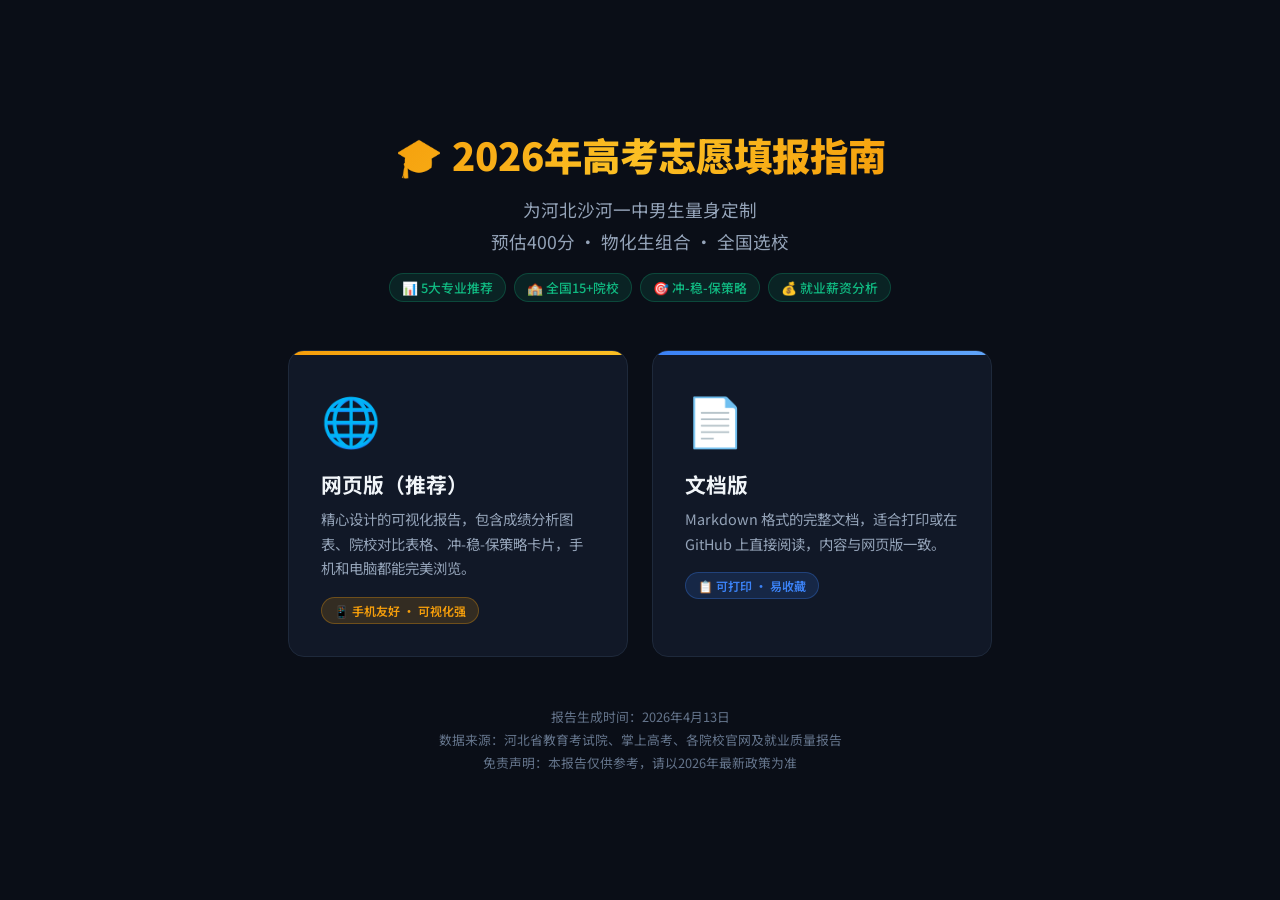
==== index.html @ 629063eb "feat: 2026年河北高考志愿填报指南 - 首次发布" ====
<!DOCTYPE html>
<html lang="zh-CN">
<head>
<meta charset="UTF-8">
<meta name="viewport" content="width=device-width, initial-scale=1.0">
<title>2026年高考志愿填报指南</title>
<style>
@import url('https://fonts.googleapis.com/css2?family=Noto+Sans+SC:wght@300;400;500;700;900&display=swap');
:root {
  --bg: #0a0e17;
  --card: #111827;
  --border: #1e293b;
  --gold: #f59e0b;
  --blue: #3b82f6;
  --green: #10b981;
  --text: #f1f5f9;
  --text2: #94a3b8;
  --text3: #64748b;
}
* { margin:0; padding:0; box-sizing:border-box; }
body {
  font-family: 'Noto Sans SC', -apple-system, BlinkMacSystemFont, sans-serif;
  background: var(--bg);
  color: var(--text);
  min-height: 100vh;
  display: flex;
  flex-direction: column;
  align-items: center;
  justify-content: center;
  padding: 40px 20px;
  -webkit-font-smoothing: antialiased;
}
.hero {
  text-align: center;
  margin-bottom: 48px;
}
.hero h1 {
  font-size: 2.4em;
  font-weight: 900;
  background: linear-gradient(135deg, var(--gold), #fbbf24, var(--gold));
  -webkit-background-clip: text;
  -webkit-text-fill-color: transparent;
  margin-bottom: 12px;
}
.hero p {
  font-size: 1.1em;
  color: var(--text2);
  max-width: 500px;
  margin: 0 auto;
  line-height: 1.8;
}
.cards {
  display: flex;
  gap: 24px;
  flex-wrap: wrap;
  justify-content: center;
  max-width: 800px;
}
.card {
  background: var(--card);
  border: 1px solid var(--border);
  border-radius: 16px;
  padding: 32px;
  width: 340px;
  text-decoration: none;
  color: var(--text);
  transition: all 0.3s ease;
  position: relative;
  overflow: hidden;
}
.card::before {
  content: '';
  position: absolute;
  top: 0; left: 0; right: 0;
  height: 4px;
  border-radius: 16px 16px 0 0;
}
.card.web::before { background: linear-gradient(90deg, var(--gold), #fbbf24); }
.card.doc::before { background: linear-gradient(90deg, var(--blue), #60a5fa); }
.card:hover {
  transform: translateY(-4px);
  box-shadow: 0 12px 40px rgba(0,0,0,0.4);
  border-color: rgba(245,158,11,0.4);
}
.card-icon {
  font-size: 3em;
  margin-bottom: 16px;
}
.card-title {
  font-size: 1.3em;
  font-weight: 700;
  margin-bottom: 8px;
}
.card-desc {
  font-size: 0.9em;
  color: var(--text2);
  line-height: 1.7;
  margin-bottom: 16px;
}
.card-badge {
  display: inline-block;
  padding: 4px 12px;
  border-radius: 20px;
  font-size: 0.75em;
  font-weight: 600;
}
.card.web .card-badge {
  background: rgba(245,158,11,0.15);
  color: var(--gold);
  border: 1px solid rgba(245,158,11,0.3);
}
.card.doc .card-badge {
  background: rgba(59,130,246,0.15);
  color: var(--blue);
  border: 1px solid rgba(59,130,246,0.3);
}
.footer {
  margin-top: 48px;
  text-align: center;
  color: var(--text3);
  font-size: 0.8em;
  line-height: 1.8;
}
.tags {
  display: flex;
  gap: 8px;
  flex-wrap: wrap;
  justify-content: center;
  margin-top: 16px;
}
.tag {
  padding: 4px 12px;
  border-radius: 20px;
  font-size: 0.8em;
  font-weight: 500;
  background: rgba(16,185,129,0.12);
  color: var(--green);
  border: 1px solid rgba(16,185,129,0.25);
}
@media (max-width: 720px) {
  .hero h1 { font-size: 1.8em; }
  .card { width: 100%; }
}
</style>
</head>
<body>

<div class="hero">
  <h1>🎓 2026年高考志愿填报指南</h1>
  <p>为河北沙河一中男生量身定制<br>预估400分 · 物化生组合 · 全国选校</p>
  <div class="tags">
    <span class="tag">📊 5大专业推荐</span>
    <span class="tag">🏫 全国15+院校</span>
    <span class="tag">🎯 冲-稳-保策略</span>
    <span class="tag">💰 就业薪资分析</span>
  </div>
</div>

<div class="cards">
  <a class="card web" href="guide.html">
    <div class="card-icon">🌐</div>
    <div class="card-title">网页版（推荐）</div>
    <div class="card-desc">精心设计的可视化报告，包含成绩分析图表、院校对比表格、冲-稳-保策略卡片，手机和电脑都能完美浏览。</div>
    <span class="card-badge">📱 手机友好 · 可视化强</span>
  </a>
  <a class="card doc" href="https://github.com/PatriotBo/gaokao-guide-2026/blob/main/README.md" target="_blank">
    <div class="card-icon">📄</div>
    <div class="card-title">文档版</div>
    <div class="card-desc">Markdown 格式的完整文档，适合打印或在 GitHub 上直接阅读，内容与网页版一致。</div>
    <span class="card-badge">📋 可打印 · 易收藏</span>
  </a>
</div>

<div class="footer">
  <p>报告生成时间：2026年4月13日</p>
  <p>数据来源：河北省教育考试院、掌上高考、各院校官网及就业质量报告</p>
  <p>免责声明：本报告仅供参考，请以2026年最新政策为准</p>
</div>

</body>
</html>
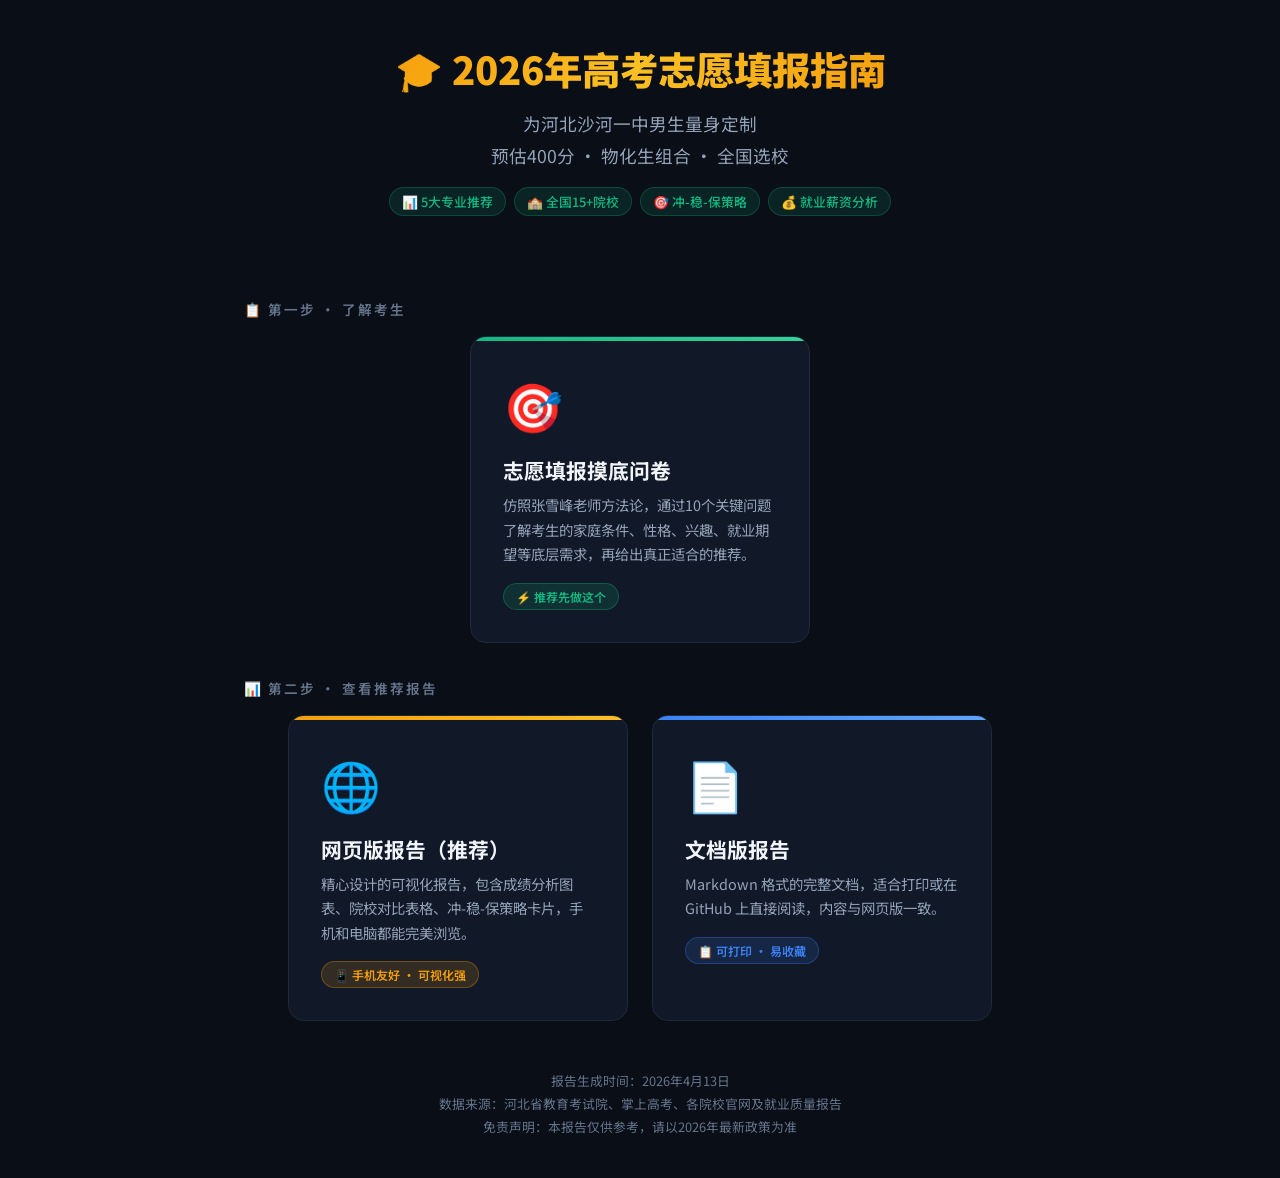
==== commit b3de6433: "feat: 添加张雪峰式志愿填报摸底问卷，更新首页导航" ====
--- a/index.html
+++ b/index.html
@@ -114,6 +114,28 @@
   color: var(--blue);
   border: 1px solid rgba(59,130,246,0.3);
 }
+.card.quiz::before { background: linear-gradient(90deg, var(--green), #34d399); }
+.card.quiz:hover { border-color: rgba(16,185,129,0.4); }
+.card.quiz .card-badge {
+  background: rgba(16,185,129,0.15);
+  color: var(--green);
+  border: 1px solid rgba(16,185,129,0.3);
+}
+.section-label {
+  width: 100%;
+  max-width: 800px;
+  text-align: left;
+  margin-bottom: 16px;
+  margin-top: 32px;
+  padding-left: 4px;
+}
+.section-label span {
+  font-size: 0.85em;
+  font-weight: 600;
+  color: var(--text3);
+  text-transform: uppercase;
+  letter-spacing: 2px;
+}
 .footer {
   margin-top: 48px;
   text-align: center;
@@ -156,16 +178,29 @@
   </div>
 </div>
 
+<div class="section-label"><span>📋 第一步 · 了解考生</span></div>
+
+<div class="cards">
+  <a class="card quiz" href="questionnaire.html">
+    <div class="card-icon">🎯</div>
+    <div class="card-title">志愿填报摸底问卷</div>
+    <div class="card-desc">仿照张雪峰老师方法论，通过10个关键问题了解考生的家庭条件、性格、兴趣、就业期望等底层需求，再给出真正适合的推荐。</div>
+    <span class="card-badge">⚡ 推荐先做这个</span>
+  </a>
+</div>
+
+<div class="section-label"><span>📊 第二步 · 查看推荐报告</span></div>
+
 <div class="cards">
   <a class="card web" href="guide.html">
     <div class="card-icon">🌐</div>
-    <div class="card-title">网页版（推荐）</div>
+    <div class="card-title">网页版报告（推荐）</div>
     <div class="card-desc">精心设计的可视化报告，包含成绩分析图表、院校对比表格、冲-稳-保策略卡片，手机和电脑都能完美浏览。</div>
     <span class="card-badge">📱 手机友好 · 可视化强</span>
   </a>
   <a class="card doc" href="https://github.com/PatriotBo/gaokao-guide-2026/blob/main/README.md" target="_blank">
     <div class="card-icon">📄</div>
-    <div class="card-title">文档版</div>
+    <div class="card-title">文档版报告</div>
     <div class="card-desc">Markdown 格式的完整文档，适合打印或在 GitHub 上直接阅读，内容与网页版一致。</div>
     <span class="card-badge">📋 可打印 · 易收藏</span>
   </a>
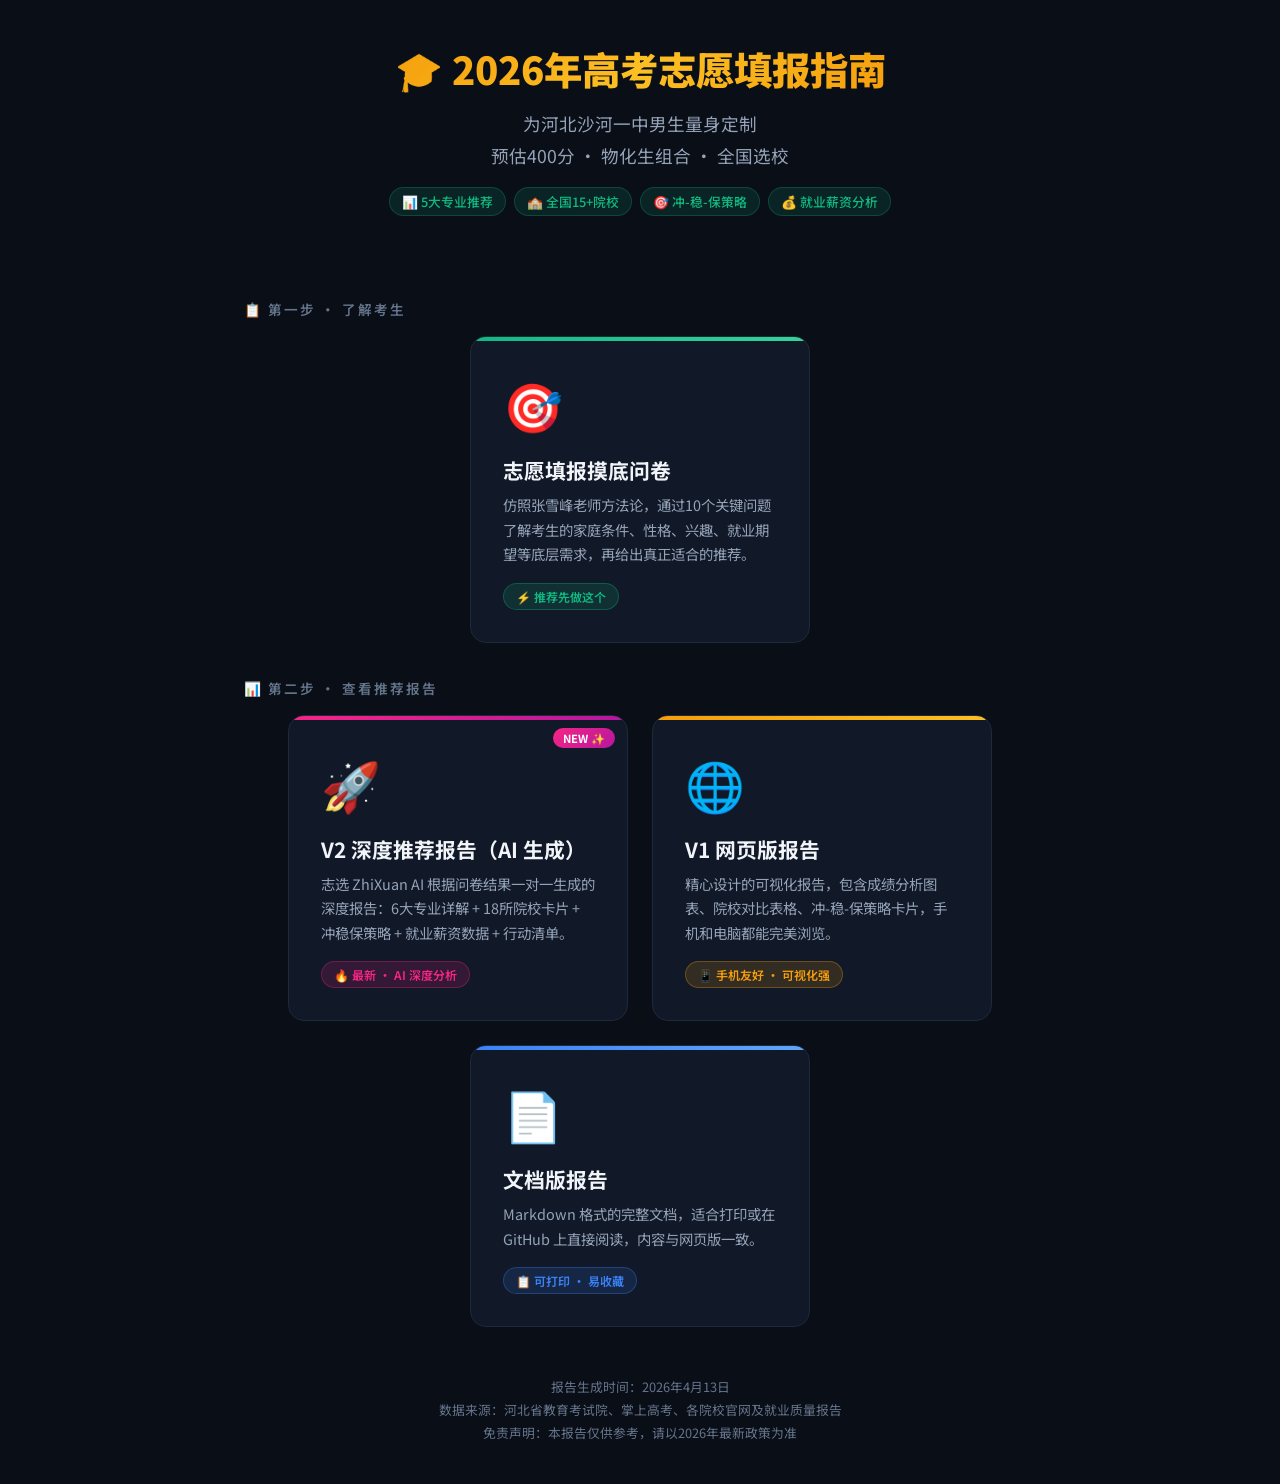
==== commit 8e3c9628: "feat: add v2 report entry card to index page" ====
--- a/index.html
+++ b/index.html
@@ -121,6 +121,19 @@
   color: var(--green);
   border: 1px solid rgba(16,185,129,0.3);
 }
+.card.v2::before { background: linear-gradient(90deg, #f72585, #b5179e); }
+.card.v2:hover { border-color: rgba(247,37,133,0.4); }
+.card.v2 .card-badge {
+  background: rgba(247,37,133,0.15);
+  color: #f72585;
+  border: 1px solid rgba(247,37,133,0.3);
+}
+.card .new-tag {
+  position: absolute; top: 12px; right: 12px;
+  background: linear-gradient(135deg, #f72585, #b5179e);
+  color: #fff; font-size: 0.7em; font-weight: 700;
+  padding: 2px 10px; border-radius: 100px;
+}
 .section-label {
   width: 100%;
   max-width: 800px;
@@ -192,9 +205,16 @@
 <div class="section-label"><span>📊 第二步 · 查看推荐报告</span></div>
 
 <div class="cards">
+  <a class="card v2" href="report-v2.html" style="position:relative">
+    <span class="new-tag">NEW ✨</span>
+    <div class="card-icon">🚀</div>
+    <div class="card-title">V2 深度推荐报告（AI 生成）</div>
+    <div class="card-desc">志选 ZhiXuan AI 根据问卷结果一对一生成的深度报告：6大专业详解 + 18所院校卡片 + 冲稳保策略 + 就业薪资数据 + 行动清单。</div>
+    <span class="card-badge">🔥 最新 · AI 深度分析</span>
+  </a>
   <a class="card web" href="guide.html">
     <div class="card-icon">🌐</div>
-    <div class="card-title">网页版报告（推荐）</div>
+    <div class="card-title">V1 网页版报告</div>
     <div class="card-desc">精心设计的可视化报告，包含成绩分析图表、院校对比表格、冲-稳-保策略卡片，手机和电脑都能完美浏览。</div>
     <span class="card-badge">📱 手机友好 · 可视化强</span>
   </a>
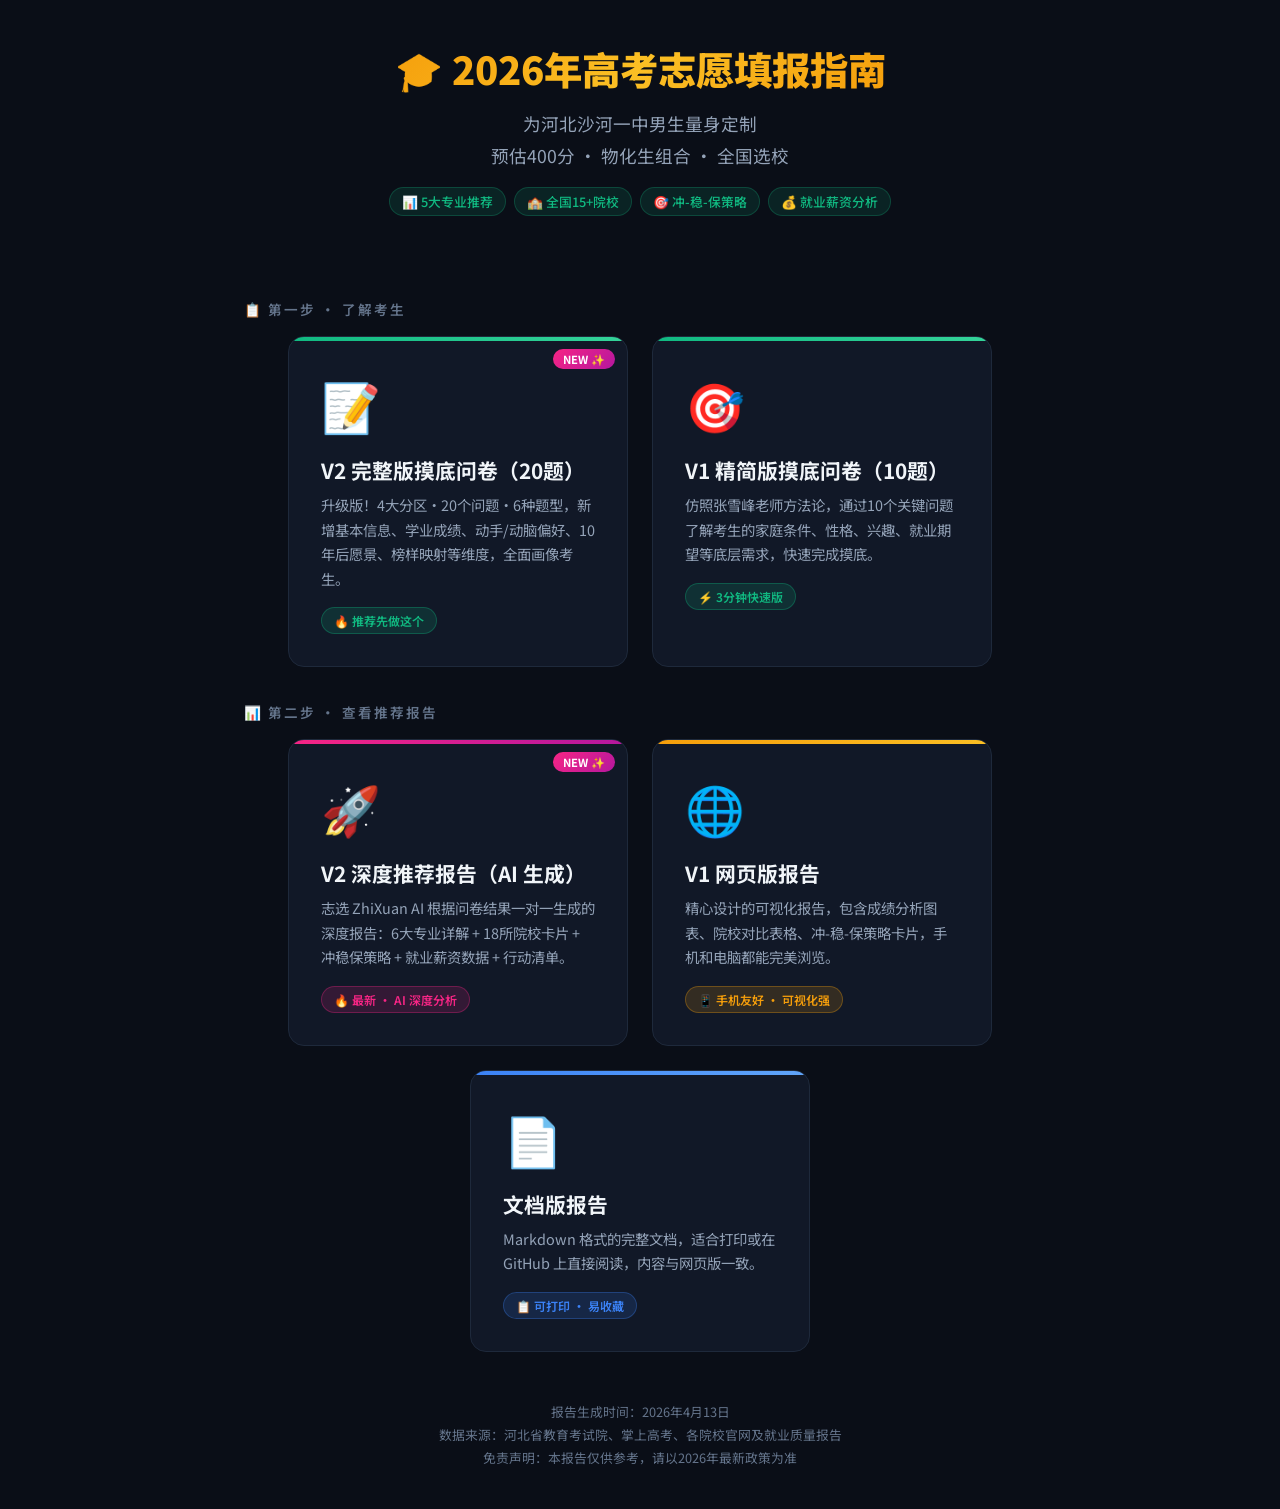
==== commit 55b7bbe6: "feat: add V2 questionnaire (20 questions, 4 sections, 6 question types) as standalone HTML" ====
--- a/index.html
+++ b/index.html
@@ -194,11 +194,18 @@
 <div class="section-label"><span>📋 第一步 · 了解考生</span></div>
 
 <div class="cards">
+  <a class="card quiz" href="questionnaire-v2.html" style="position:relative">
+    <span class="new-tag">NEW ✨</span>
+    <div class="card-icon">📝</div>
+    <div class="card-title">V2 完整版摸底问卷（20题）</div>
+    <div class="card-desc">升级版！4大分区·20个问题·6种题型，新增基本信息、学业成绩、动手/动脑偏好、10年后愿景、榜样映射等维度，全面画像考生。</div>
+    <span class="card-badge">🔥 推荐先做这个</span>
+  </a>
   <a class="card quiz" href="questionnaire.html">
     <div class="card-icon">🎯</div>
-    <div class="card-title">志愿填报摸底问卷</div>
-    <div class="card-desc">仿照张雪峰老师方法论，通过10个关键问题了解考生的家庭条件、性格、兴趣、就业期望等底层需求，再给出真正适合的推荐。</div>
-    <span class="card-badge">⚡ 推荐先做这个</span>
+    <div class="card-title">V1 精简版摸底问卷（10题）</div>
+    <div class="card-desc">仿照张雪峰老师方法论，通过10个关键问题了解考生的家庭条件、性格、兴趣、就业期望等底层需求，快速完成摸底。</div>
+    <span class="card-badge">⚡ 3分钟快速版</span>
   </a>
 </div>
 
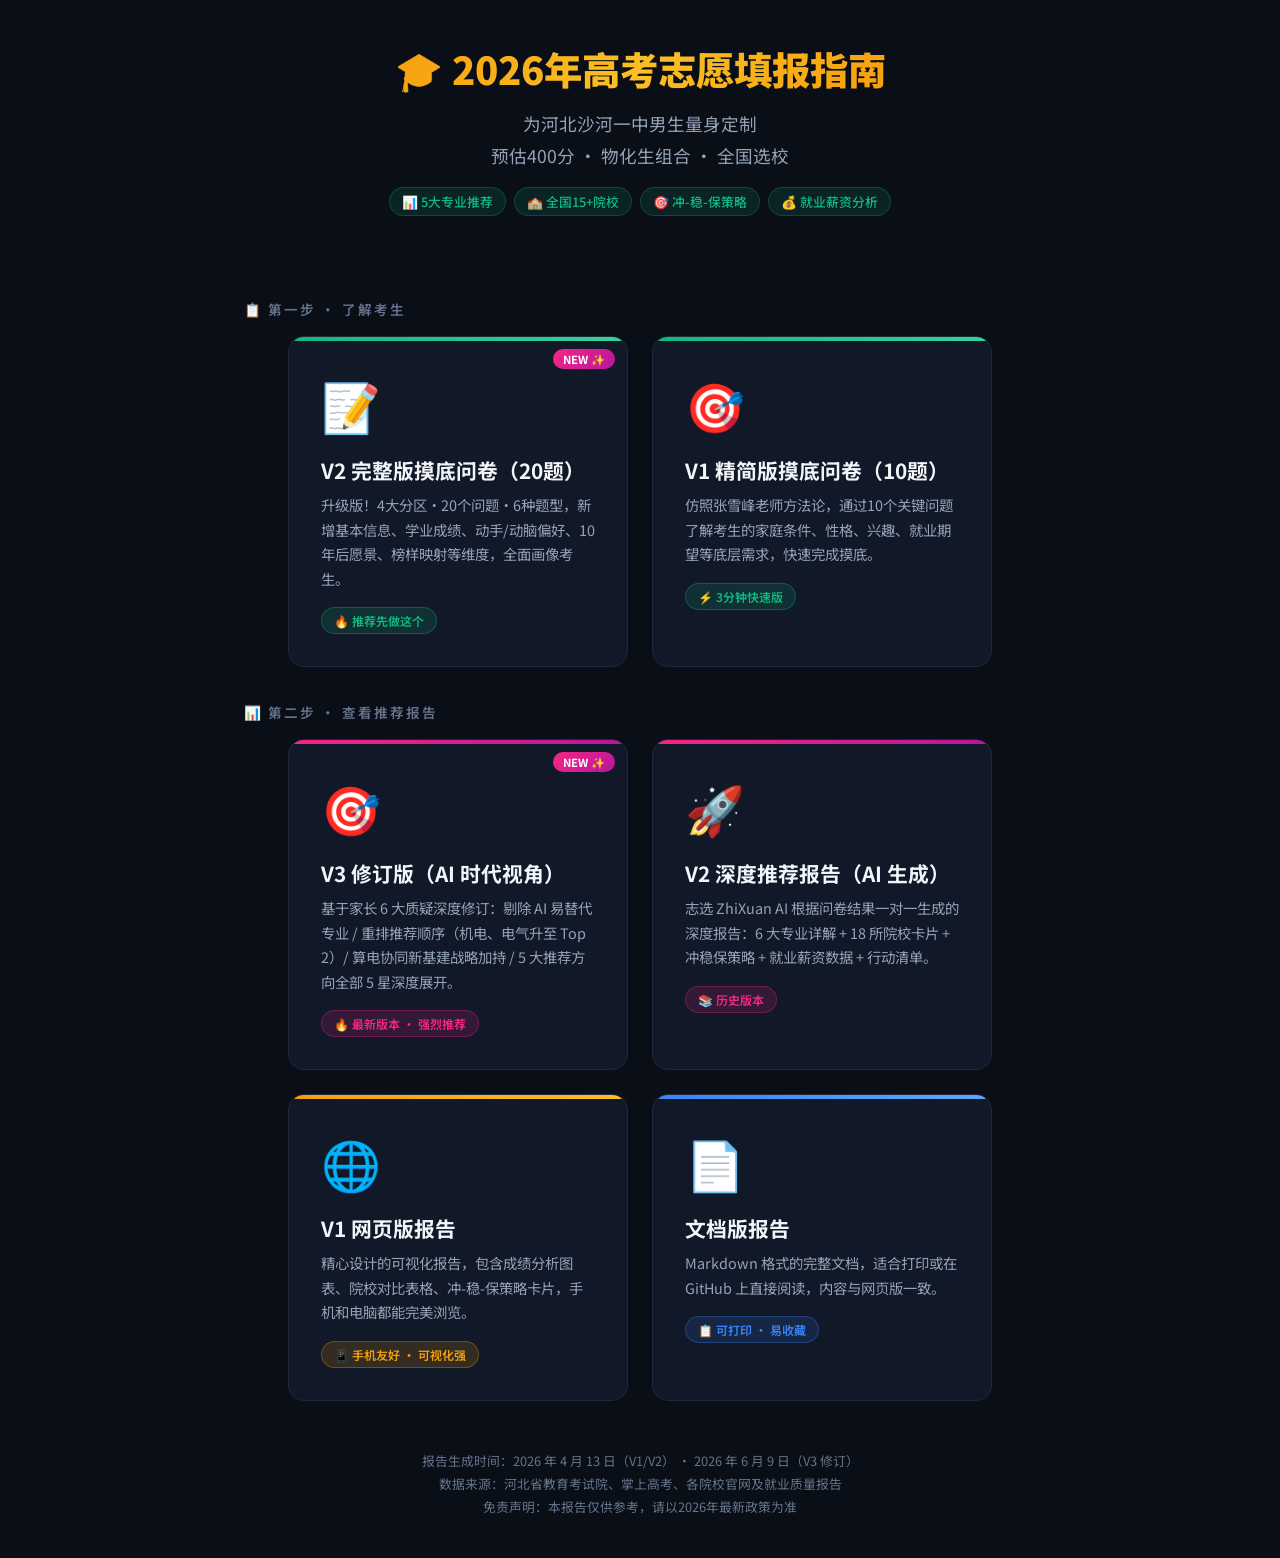
==== commit 69a16601: "feat: add V3 revised report (AI-era perspective) - Remove starting-salary columns from job tables (m" ====
--- a/index.html
+++ b/index.html
@@ -212,12 +212,18 @@
 <div class="section-label"><span>📊 第二步 · 查看推荐报告</span></div>
 
 <div class="cards">
-  <a class="card v2" href="report-v2.html" style="position:relative">
+  <a class="card v2" href="report-v3.html" style="position:relative">
     <span class="new-tag">NEW ✨</span>
+    <div class="card-icon">🎯</div>
+    <div class="card-title">V3 修订版（AI 时代视角）</div>
+    <div class="card-desc">基于家长 6 大质疑深度修订：剔除 AI 易替代专业 / 重排推荐顺序（机电、电气升至 Top 2）/ 算电协同新基建战略加持 / 5 大推荐方向全部 5 星深度展开。</div>
+    <span class="card-badge">🔥 最新版本 · 强烈推荐</span>
+  </a>
+  <a class="card v2" href="report-v2.html">
     <div class="card-icon">🚀</div>
     <div class="card-title">V2 深度推荐报告（AI 生成）</div>
-    <div class="card-desc">志选 ZhiXuan AI 根据问卷结果一对一生成的深度报告：6大专业详解 + 18所院校卡片 + 冲稳保策略 + 就业薪资数据 + 行动清单。</div>
-    <span class="card-badge">🔥 最新 · AI 深度分析</span>
+    <div class="card-desc">志选 ZhiXuan AI 根据问卷结果一对一生成的深度报告：6 大专业详解 + 18 所院校卡片 + 冲稳保策略 + 就业薪资数据 + 行动清单。</div>
+    <span class="card-badge">📚 历史版本</span>
   </a>
   <a class="card web" href="guide.html">
     <div class="card-icon">🌐</div>
@@ -234,7 +240,7 @@
 </div>
 
 <div class="footer">
-  <p>报告生成时间：2026年4月13日</p>
+  <p>报告生成时间：2026 年 4 月 13 日（V1/V2） · 2026 年 6 月 9 日（V3 修订）</p>
   <p>数据来源：河北省教育考试院、掌上高考、各院校官网及就业质量报告</p>
   <p>免责声明：本报告仅供参考，请以2026年最新政策为准</p>
 </div>
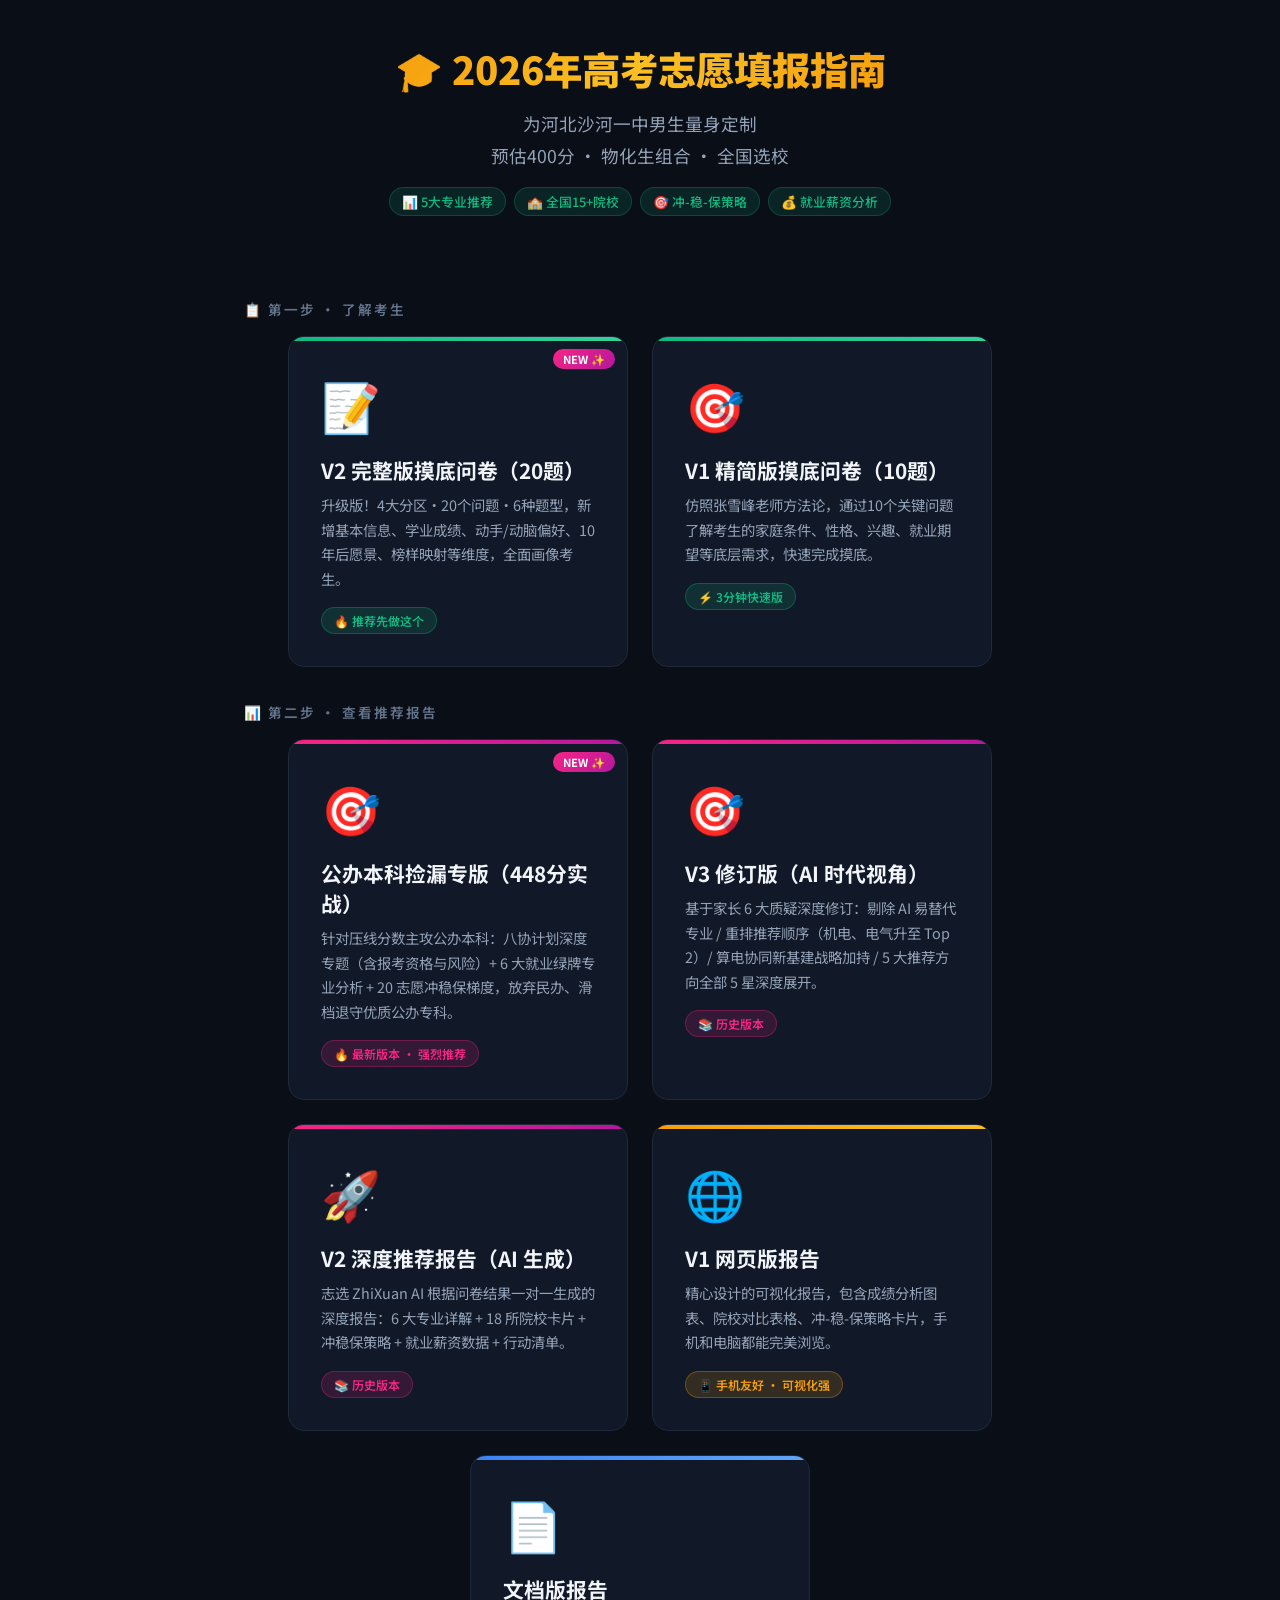
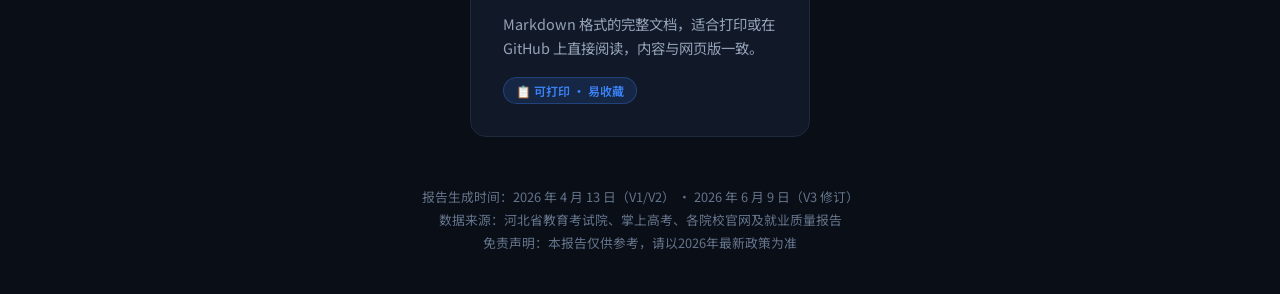
==== commit 06fb04fb: "feat: add 公办本科捡漏 report (448分实战) + 八协计划专题" ====
--- a/index.html
+++ b/index.html
@@ -212,12 +212,18 @@
 <div class="section-label"><span>📊 第二步 · 查看推荐报告</span></div>
 
 <div class="cards">
-  <a class="card v2" href="report-v3.html" style="position:relative">
+  <a class="card v2" href="report-gongban.html" style="position:relative">
     <span class="new-tag">NEW ✨</span>
+    <div class="card-icon">🎯</div>
+    <div class="card-title">公办本科捡漏专版（448分实战）</div>
+    <div class="card-desc">针对压线分数主攻公办本科：八协计划深度专题（含报考资格与风险）+ 6 大就业绿牌专业分析 + 20 志愿冲稳保梯度，放弃民办、滑档退守优质公办专科。</div>
+    <span class="card-badge">🔥 最新版本 · 强烈推荐</span>
+  </a>
+  <a class="card v2" href="report-v3.html">
     <div class="card-icon">🎯</div>
     <div class="card-title">V3 修订版（AI 时代视角）</div>
     <div class="card-desc">基于家长 6 大质疑深度修订：剔除 AI 易替代专业 / 重排推荐顺序（机电、电气升至 Top 2）/ 算电协同新基建战略加持 / 5 大推荐方向全部 5 星深度展开。</div>
-    <span class="card-badge">🔥 最新版本 · 强烈推荐</span>
+    <span class="card-badge">📚 历史版本</span>
   </a>
   <a class="card v2" href="report-v2.html">
     <div class="card-icon">🚀</div>
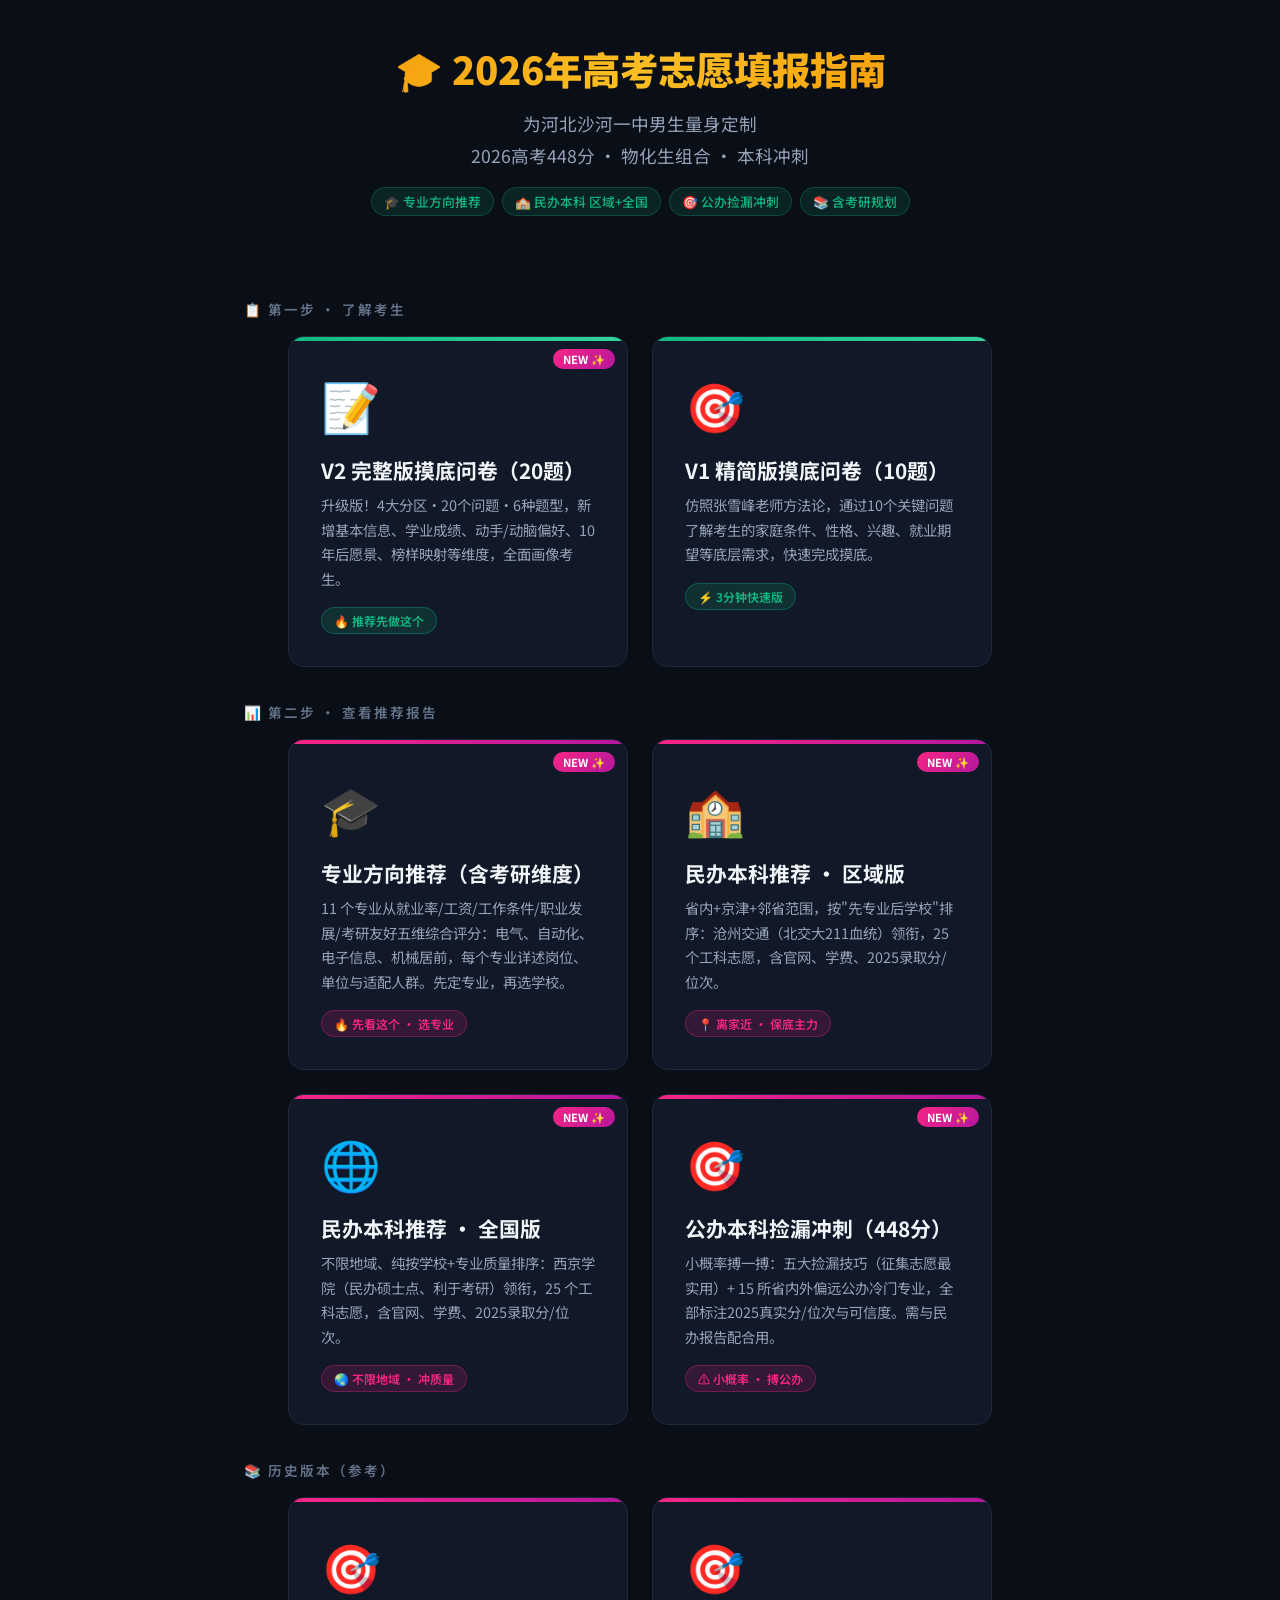
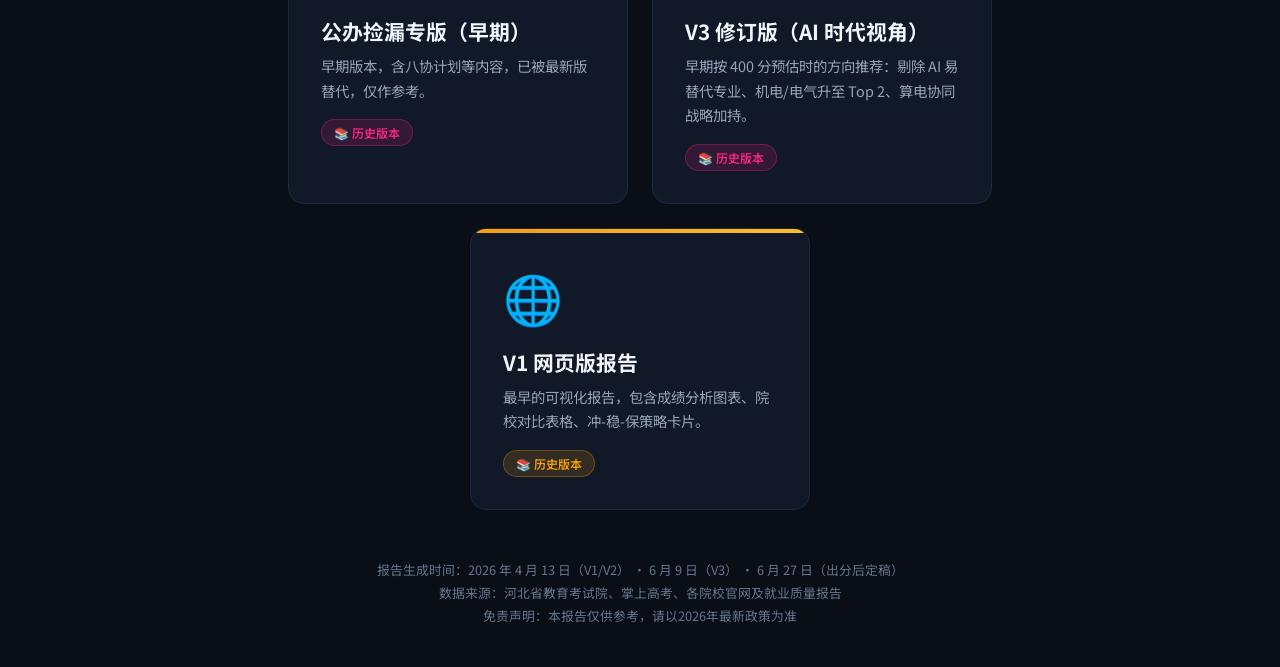
==== commit 9217c9fe: "feat: add final reports (majors/民办区域版/民办全国版/公办捡漏) after 448分出分定稿" ====
--- a/index.html
+++ b/index.html
@@ -182,12 +182,12 @@
 
 <div class="hero">
   <h1>🎓 2026年高考志愿填报指南</h1>
-  <p>为河北沙河一中男生量身定制<br>预估400分 · 物化生组合 · 全国选校</p>
+  <p>为河北沙河一中男生量身定制<br>2026高考448分 · 物化生组合 · 本科冲刺</p>
   <div class="tags">
-    <span class="tag">📊 5大专业推荐</span>
-    <span class="tag">🏫 全国15+院校</span>
-    <span class="tag">🎯 冲-稳-保策略</span>
-    <span class="tag">💰 就业薪资分析</span>
+    <span class="tag">🎓 专业方向推荐</span>
+    <span class="tag">🏫 民办本科 区域+全国</span>
+    <span class="tag">🎯 公办捡漏冲刺</span>
+    <span class="tag">📚 含考研规划</span>
   </div>
 </div>
 
@@ -212,41 +212,61 @@
 <div class="section-label"><span>📊 第二步 · 查看推荐报告</span></div>
 
 <div class="cards">
-  <a class="card v2" href="report-gongban.html" style="position:relative">
-    <span class="new-tag">NEW ✨</span>
-    <div class="card-icon">🎯</div>
-    <div class="card-title">公办本科捡漏专版（448分实战）</div>
-    <div class="card-desc">针对压线分数主攻公办本科：八协计划深度专题（含报考资格与风险）+ 6 大就业绿牌专业分析 + 20 志愿冲稳保梯度，放弃民办、滑档退守优质公办专科。</div>
-    <span class="card-badge">🔥 最新版本 · 强烈推荐</span>
+  <a class="card v2" href="report-majors.html" style="position:relative">
+    <span class="new-tag">NEW ✨</span>
+    <div class="card-icon">🎓</div>
+    <div class="card-title">专业方向推荐（含考研维度）</div>
+    <div class="card-desc">11 个专业从就业率/工资/工作条件/职业发展/考研友好五维综合评分：电气、自动化、电子信息、机械居前，每个专业详述岗位、单位与适配人群。先定专业，再选学校。</div>
+    <span class="card-badge">🔥 先看这个 · 选专业</span>
+  </a>
+  <a class="card v2" href="report-minban-region.html" style="position:relative">
+    <span class="new-tag">NEW ✨</span>
+    <div class="card-icon">🏫</div>
+    <div class="card-title">民办本科推荐 · 区域版</div>
+    <div class="card-desc">省内+京津+邻省范围，按"先专业后学校"排序：沧州交通（北交大211血统）领衔，25 个工科志愿，含官网、学费、2025录取分/位次。</div>
+    <span class="card-badge">📍 离家近 · 保底主力</span>
+  </a>
+  <a class="card v2" href="report-minban-national.html" style="position:relative">
+    <span class="new-tag">NEW ✨</span>
+    <div class="card-icon">🌐</div>
+    <div class="card-title">民办本科推荐 · 全国版</div>
+    <div class="card-desc">不限地域、纯按学校+专业质量排序：西京学院（民办硕士点、利于考研）领衔，25 个工科志愿，含官网、学费、2025录取分/位次。</div>
+    <span class="card-badge">🌏 不限地域 · 冲质量</span>
+  </a>
+  <a class="card v2" href="report-gongban-pickup.html" style="position:relative">
+    <span class="new-tag">NEW ✨</span>
+    <div class="card-icon">🎯</div>
+    <div class="card-title">公办本科捡漏冲刺（448分）</div>
+    <div class="card-desc">小概率搏一搏：五大捡漏技巧（征集志愿最实用）+ 15 所省内外偏远公办冷门专业，全部标注2025真实分/位次与可信度。需与民办报告配合用。</div>
+    <span class="card-badge">⚠️ 小概率 · 搏公办</span>
+  </a>
+</div>
+
+<div class="section-label"><span>📚 历史版本（参考）</span></div>
+
+<div class="cards">
+  <a class="card v2" href="report-gongban.html">
+    <div class="card-icon">🎯</div>
+    <div class="card-title">公办捡漏专版（早期）</div>
+    <div class="card-desc">早期版本，含八协计划等内容，已被最新版替代，仅作参考。</div>
+    <span class="card-badge">📚 历史版本</span>
   </a>
   <a class="card v2" href="report-v3.html">
     <div class="card-icon">🎯</div>
     <div class="card-title">V3 修订版（AI 时代视角）</div>
-    <div class="card-desc">基于家长 6 大质疑深度修订：剔除 AI 易替代专业 / 重排推荐顺序（机电、电气升至 Top 2）/ 算电协同新基建战略加持 / 5 大推荐方向全部 5 星深度展开。</div>
-    <span class="card-badge">📚 历史版本</span>
-  </a>
-  <a class="card v2" href="report-v2.html">
-    <div class="card-icon">🚀</div>
-    <div class="card-title">V2 深度推荐报告（AI 生成）</div>
-    <div class="card-desc">志选 ZhiXuan AI 根据问卷结果一对一生成的深度报告：6 大专业详解 + 18 所院校卡片 + 冲稳保策略 + 就业薪资数据 + 行动清单。</div>
+    <div class="card-desc">早期按 400 分预估时的方向推荐：剔除 AI 易替代专业、机电/电气升至 Top 2、算电协同战略加持。</div>
     <span class="card-badge">📚 历史版本</span>
   </a>
   <a class="card web" href="guide.html">
     <div class="card-icon">🌐</div>
     <div class="card-title">V1 网页版报告</div>
-    <div class="card-desc">精心设计的可视化报告，包含成绩分析图表、院校对比表格、冲-稳-保策略卡片，手机和电脑都能完美浏览。</div>
-    <span class="card-badge">📱 手机友好 · 可视化强</span>
-  </a>
-  <a class="card doc" href="https://github.com/PatriotBo/gaokao-guide-2026/blob/main/README.md" target="_blank">
-    <div class="card-icon">📄</div>
-    <div class="card-title">文档版报告</div>
-    <div class="card-desc">Markdown 格式的完整文档，适合打印或在 GitHub 上直接阅读，内容与网页版一致。</div>
-    <span class="card-badge">📋 可打印 · 易收藏</span>
+    <div class="card-desc">最早的可视化报告，包含成绩分析图表、院校对比表格、冲-稳-保策略卡片。</div>
+    <span class="card-badge">📚 历史版本</span>
   </a>
 </div>
 
 <div class="footer">
-  <p>报告生成时间：2026 年 4 月 13 日（V1/V2） · 2026 年 6 月 9 日（V3 修订）</p>
+  <p>报告生成时间：2026 年 4 月 13 日（V1/V2） · 6 月 9 日（V3） · 6 月 27 日（出分后定稿）</p>
   <p>数据来源：河北省教育考试院、掌上高考、各院校官网及就业质量报告</p>
   <p>免责声明：本报告仅供参考，请以2026年最新政策为准</p>
 </div>
